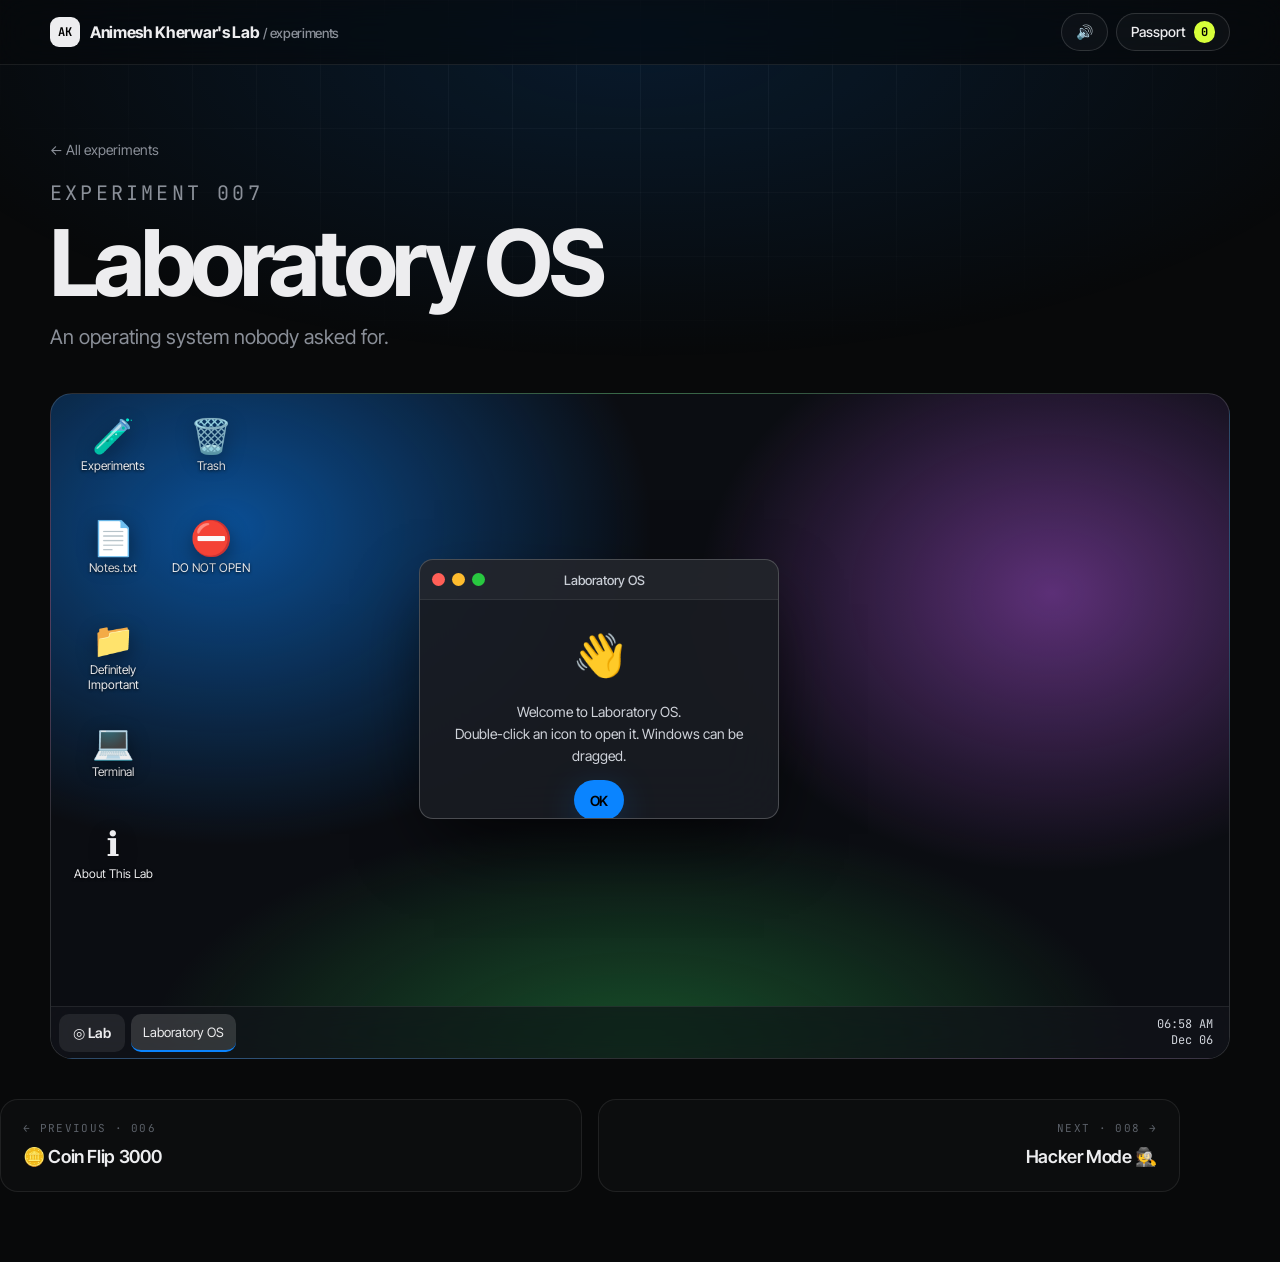
==== experiments/laboratory-os/index.html @ d79d19e3 "Create index.html" ====
<!doctype html>
<html lang="en">
<head>
  <meta charset="utf-8">
  <meta name="viewport" content="width=device-width, initial-scale=1, viewport-fit=cover">
  <title>Laboratory OS — Animesh Kherwar's Lab</title>
  <meta name="theme-color" content="#08090a">
  <link rel="icon" href="data:image/svg+xml,<svg xmlns='http://www.w3.org/2000/svg' viewBox='0 0 100 100'><text y='.9em' font-size='90'>🧪</text></svg>">
  <link rel="stylesheet" href="../../assets/css/lab.css">
  <style>
    .os {
      position: relative; height: min(74vh, 680px); min-height: 520px; border-radius: 22px; overflow: hidden;
      border: 1px solid var(--line-2); user-select: none; -webkit-user-select: none;
      background:
        radial-gradient(60% 80% at 15% 20%, rgba(10,132,255,.55), transparent 60%),
        radial-gradient(50% 70% at 85% 30%, rgba(191,90,242,.45), transparent 60%),
        radial-gradient(70% 60% at 50% 100%, rgba(48,209,88,.35), transparent 60%),
        #0b0d12;
      font-size: 14px;
    }
    .desk { position: absolute; inset: 0 0 52px 0; padding: 16px; display: grid; grid-auto-flow: column; grid-template-rows: repeat(auto-fill, 96px); grid-auto-columns: 92px; gap: 6px; align-content: start; }
    .ico { display: flex; flex-direction: column; align-items: center; gap: 6px; padding: 8px 4px; border-radius: 12px; cursor: default; text-align: center; border: 1px solid transparent; }
    .ico .g { font-size: 34px; line-height: 1; filter: drop-shadow(0 6px 10px rgba(0,0,0,.4)); }
    .ico span { font-size: 12px; line-height: 1.2; text-shadow: 0 1px 3px rgba(0,0,0,.8); }
    .ico:hover { background: rgba(255,255,255,.08); }
    .ico.sel { background: rgba(10,132,255,.3); border-color: rgba(10,132,255,.6); }
    .taskbar {
      position: absolute; left: 0; right: 0; bottom: 0; height: 52px; z-index: 500;
      display: flex; align-items: center; gap: 6px; padding: 0 8px;
      background: rgba(18,20,26,.72); backdrop-filter: blur(24px) saturate(1.6); -webkit-backdrop-filter: blur(24px) saturate(1.6);
      border-top: 1px solid rgba(255,255,255,.08);
    }
    .start { height: 38px; padding: 0 14px; border-radius: 10px; border: 0; background: rgba(255,255,255,.08); cursor: pointer; font-weight: 600; display: flex; gap: 8px; align-items: center; }
    .start:hover, .start.on { background: rgba(255,255,255,.16); }
    .tasks { flex: 1; display: flex; gap: 6px; overflow-x: auto; scrollbar-width: none; }
    .task { height: 38px; max-width: 170px; padding: 0 12px; border-radius: 10px; border: 0; background: rgba(255,255,255,.05); cursor: pointer; white-space: nowrap; overflow: hidden; text-overflow: ellipsis; font-size: 13px; border-bottom: 2px solid transparent; }
    .task.active { background: rgba(255,255,255,.14); border-bottom-color: var(--exp); }
    .clock { font-family: var(--mono); font-size: 12px; color: #cfd3da; padding: 0 8px; text-align: right; line-height: 1.3; }
    .startmenu {
      position: absolute; left: 8px; bottom: 60px; z-index: 600; width: 270px; padding: 10px; border-radius: 16px; display: none;
      background: rgba(24,26,32,.9); backdrop-filter: blur(30px); -webkit-backdrop-filter: blur(30px); border: 1px solid rgba(255,255,255,.1);
      box-shadow: 0 30px 60px -10px rgba(0,0,0,.7);
    }
    .startmenu.show { display: block; animation: reveal .3s var(--ease); }
    .sm-user { display: flex; gap: 10px; align-items: center; padding: 8px 8px 12px; border-bottom: 1px solid rgba(255,255,255,.08); margin-bottom: 6px; }
    .sm-user .av { width: 36px; height: 36px; border-radius: 50%; background: var(--text); color: #000; display: grid; place-items: center; font-family: var(--mono); font-weight: 700; font-size: 12px; }
    .sm-user small { display: block; color: var(--muted); font-size: 11px; }
    .sm-item { width: 100%; text-align: left; padding: 9px 10px; border-radius: 9px; border: 0; background: transparent; cursor: pointer; display: flex; gap: 10px; }
    .sm-item:hover { background: rgba(255,255,255,.08); }
    .sm-sep { height: 1px; background: rgba(255,255,255,.08); margin: 6px 0; }

    .win {
      position: absolute; min-width: 260px; display: flex; flex-direction: column;
      border-radius: 14px; overflow: hidden; z-index: 10;
      background: rgba(26,28,34,.92); backdrop-filter: blur(30px); -webkit-backdrop-filter: blur(30px);
      border: 1px solid rgba(255,255,255,.12); box-shadow: 0 30px 70px -15px rgba(0,0,0,.75);
      animation: winIn .28s var(--ease);
    }
    @keyframes winIn { from { opacity: 0; transform: scale(.94); } }
    .win.min { display: none; }
    .win.max { left: 6px !important; top: 6px !important; width: calc(100% - 12px) !important; height: calc(100% - 64px) !important; }
    .win.focus { border-color: rgba(255,255,255,.22); }
    .wbar { height: 40px; flex: none; display: flex; align-items: center; gap: 8px; padding: 0 12px; background: rgba(255,255,255,.04); border-bottom: 1px solid rgba(255,255,255,.07); cursor: grab; touch-action: none; }
    .wbar:active { cursor: grabbing; }
    .dots { display: flex; gap: 7px; }
    .dots button { width: 13px; height: 13px; border-radius: 50%; border: 0; padding: 0; cursor: pointer; }
    .dots .c { background: #ff5f57; } .dots .m { background: #febc2e; } .dots .x { background: #28c840; }
    .wtitle { flex: 1; text-align: center; font-size: 13px; color: #c9ced6; font-weight: 500; margin-right: 50px; white-space: nowrap; overflow: hidden; text-overflow: ellipsis; }
    .wbody { flex: 1; overflow: auto; padding: 16px; user-select: text; -webkit-user-select: text; }
    .wbody textarea { width: 100%; height: 100%; min-height: 180px; resize: none; border: 0; outline: none; background: transparent; color: var(--text); font: 14px/1.6 var(--mono); }
    .row-list { display: grid; gap: 4px; }
    .row { display: flex; gap: 10px; align-items: center; padding: 8px 10px; border-radius: 9px; cursor: pointer; }
    .row:hover { background: rgba(255,255,255,.07); }
    .row .g { font-size: 20px; }
    .crumbs { font-family: var(--mono); font-size: 11.5px; color: var(--muted); margin-bottom: 10px; word-break: break-all; }
    .about dt { color: var(--muted); font-size: 12px; font-family: var(--mono); margin-top: 8px; }
    .about dd { margin: 0; }
    .term { background: #050607; font: 13px/1.6 var(--mono); color: #c9f7c9; min-height: 100%; padding: 12px; border-radius: 8px; }
    .term input { background: transparent; border: 0; outline: none; color: inherit; font: inherit; width: 70%; }
    .dlg { text-align: center; padding: 6px; }
    .dlg .big { font-size: 42px; }
    .dlg p { color: #cfd3da; }
    .dlg .btns { display: flex; gap: 8px; justify-content: center; flex-wrap: wrap; margin-top: 14px; }

    .crash { position: absolute; inset: 0; z-index: 900; display: none; padding: clamp(24px, 6vw, 70px); background: #0067c0; color: #fff; }
    .crash.show { display: block; }
    .crash .face { font-size: clamp(70px, 14vw, 130px); line-height: 1; font-weight: 300; }
    .crash p { font-size: clamp(16px, 2.4vw, 22px); max-width: 640px; line-height: 1.45; }
    .crash small { display: block; margin-top: 26px; opacity: .85; font-size: 13px; }
    .boot { position: absolute; inset: 0; z-index: 950; display: none; place-items: center; background: #000; text-align: center; }
    .boot.show { display: grid; }
    .boot .spinner { width: 34px; height: 34px; margin: 26px auto 0; border-radius: 50%; border: 3px solid rgba(255,255,255,.15); border-top-color: #fff; animation: spin 1s linear infinite; }
    @keyframes spin { to { transform: rotate(360deg); } }

    @media (max-width: 700px) {
      .os { height: calc(100dvh - 190px); min-height: 480px; }
      .desk { grid-auto-flow: row; grid-template-columns: repeat(4, 1fr); grid-template-rows: none; grid-auto-rows: 92px; grid-auto-columns: auto; }
      .win { left: 6px !important; top: 6px !important; width: calc(100% - 12px) !important; height: calc(100% - 64px) !important; }
      .wbar { cursor: default; }
      .clock .d { display: none; }
      .wtitle { margin-right: 0; }
    }
  </style>
</head>
<body data-root="../../" data-exp="007">
  <div data-lab-header></div>
  <section data-lab-hero></section>

  <main class="wrap">
    <div class="os" id="os">
      <div class="desk" id="desk"></div>
      <div class="startmenu" id="startmenu">
        <div class="sm-user"><div class="av">AK</div><div>Animesh Kherwar<small>Administrator of nothing</small></div></div>
        <button class="sm-item" data-open="experiments">🧪 Experiments</button>
        <button class="sm-item" data-open="notes">📄 Notes.txt</button>
        <button class="sm-item" data-open="terminal">💻 Terminal</button>
        <button class="sm-item" data-open="about">ℹ️ About This Lab</button>
        <div class="sm-sep"></div>
        <button class="sm-item" data-sys="restart">🔁 Restart</button>
        <button class="sm-item" data-sys="shutdown">⏻ Shut down</button>
      </div>
      <div class="taskbar">
        <button class="start" id="start">◎ Lab</button>
        <div class="tasks" id="tasks"></div>
        <div class="clock" id="clock"></div>
      </div>
      <div class="crash" id="crash">
        <div class="face">:(</div>
        <p>Laboratory OS ran into a problem because you opened a folder labelled <b>DO NOT OPEN</b>. We're collecting some error info, and then we'll judge you.</p>
        <p><span id="crashPct">0</span>% complete</p>
        <small>Stop code: USER_IGNORED_EXPLICIT_INSTRUCTIONS<br>What failed: common_sense.sys</small>
      </div>
      <div class="boot" id="boot"><div><div style="font-size:46px">🧪</div><div style="margin-top:10px;font-weight:600;letter-spacing:-.02em">Laboratory OS</div><div class="spinner"></div></div></div>
    </div>
  </main>

  <nav data-lab-pager></nav>

  <script src="../../assets/js/registry.js"></script>
  <script src="../../assets/js/lab.js"></script>
  <script src="app.js"></script>
</body>
</html>
---- assets/css/lab.css ----
/* =========================================================
   ANIMESH KHERWAR'S LAB — CORE STYLES
   ========================================================= */
@import url("https://fonts.googleapis.com/css2?family=Inter+Tight:wght@300;400;500;600;700;800&family=JetBrains+Mono:wght@400;500;700&display=swap");

:root {
  --bg: #08090a;
  --bg-2: #0e0f11;
  --bg-3: #15171a;
  --line: rgba(255, 255, 255, 0.08);
  --line-2: rgba(255, 255, 255, 0.14);
  --text: #ededef;
  --muted: #8a8f98;
  --dim: #5b6068;
  --accent: #d7ff3a;
  --exp: var(--accent);
  --radius: 22px;
  --radius-sm: 14px;
  --font: "Inter Tight", ui-sans-serif, system-ui, -apple-system, "Segoe UI", Roboto, sans-serif;
  --mono: "JetBrains Mono", ui-monospace, SFMono-Regular, Menlo, Consolas, monospace;
  --ease: cubic-bezier(0.2, 0.8, 0.2, 1);
  --safe-b: env(safe-area-inset-bottom, 0px);
}

*, *::before, *::after { box-sizing: border-box; }
html { -webkit-text-size-adjust: 100%; scroll-behavior: smooth; }
body {
  margin: 0;
  min-height: 100vh;
  min-height: 100dvh;
  background: var(--bg);
  color: var(--text);
  font-family: var(--font);
  font-size: 16px;
  line-height: 1.55;
  -webkit-font-smoothing: antialiased;
  -moz-osx-font-smoothing: grayscale;
  overflow-x: hidden;
  -webkit-tap-highlight-color: transparent;
}
body::before {
  /* blueprint grid */
  content: "";
  position: fixed; inset: 0;
  background-image:
    linear-gradient(var(--line) 1px, transparent 1px),
    linear-gradient(90deg, var(--line) 1px, transparent 1px);
  background-size: 64px 64px;
  mask-image: radial-gradient(ellipse 80% 60% at 50% 0%, #000 20%, transparent 75%);
  -webkit-mask-image: radial-gradient(ellipse 80% 60% at 50% 0%, #000 20%, transparent 75%);
  opacity: 0.55;
  pointer-events: none;
  z-index: 0;
}
body::after {
  /* top glow */
  content: "";
  position: fixed; left: 50%; top: -30vh;
  width: 120vw; height: 70vh;
  transform: translateX(-50%);
  background: radial-gradient(closest-side, color-mix(in srgb, var(--exp) 14%, transparent), transparent);
  pointer-events: none;
  z-index: 0;
}
main, header, footer, section { position: relative; z-index: 1; }
a { color: inherit; text-decoration: none; }
button { font: inherit; color: inherit; }
::selection { background: var(--accent); color: #000; }

.wrap { width: min(1180px, 100% - 40px); margin-inline: auto; }

/* ---------- Header ---------- */
.lab-header {
  position: sticky; top: 0; z-index: 50;
  backdrop-filter: blur(18px) saturate(1.4);
  -webkit-backdrop-filter: blur(18px) saturate(1.4);
  background: rgba(8, 9, 10, 0.62);
  border-bottom: 1px solid var(--line);
}
.lab-header .wrap { display: flex; align-items: center; justify-content: space-between; height: 64px; gap: 12px; }
.lab-logo {
  display: inline-flex; align-items: center; gap: 10px;
  font-weight: 700; letter-spacing: -0.02em; user-select: none; cursor: pointer;
}
.lab-logo-mark {
  width: 30px; height: 30px; border-radius: 9px;
  display: grid; place-items: center;
  background: var(--text); color: #000;
  font-family: var(--mono); font-size: 12px; font-weight: 700;
  transition: transform 0.4s var(--ease);
}
.lab-logo:hover .lab-logo-mark { transform: rotate(-8deg) scale(1.05); }
.lab-logo-text small { color: var(--muted); font-weight: 500; margin-left: 4px; }
.lab-nav { display: flex; align-items: center; gap: 8px; }

.chip-btn {
  display: inline-flex; align-items: center; gap: 8px;
  height: 38px; padding: 0 14px;
  border-radius: 999px;
  border: 1px solid var(--line-2);
  background: rgba(255, 255, 255, 0.03);
  color: var(--text); font-size: 14px; font-weight: 500;
  cursor: pointer;
  transition: background 0.2s, border-color 0.2s, transform 0.2s var(--ease);
}
.chip-btn:hover { background: rgba(255, 255, 255, 0.07); border-color: rgba(255, 255, 255, 0.24); }
.chip-btn:active { transform: scale(0.97); }
.chip-btn .count {
  font-family: var(--mono); font-size: 12px;
  padding: 2px 7px; border-radius: 999px;
  background: var(--accent); color: #000; font-weight: 700;
}

/* ---------- Buttons ---------- */
.btn {
  display: inline-flex; align-items: center; justify-content: center; gap: 10px;
  height: 52px; padding: 0 24px;
  border-radius: 999px; border: 0;
  background: var(--text); color: #000;
  font-weight: 600; font-size: 16px; letter-spacing: -0.01em;
  cursor: pointer;
  transition: transform 0.2s var(--ease), box-shadow 0.3s, background 0.2s, opacity 0.2s;
  box-shadow: 0 10px 30px -10px rgba(255, 255, 255, 0.35);
}
.btn:hover { transform: translateY(-1px); }
.btn:active { transform: scale(0.97); }
.btn:disabled { opacity: 0.4; cursor: not-allowed; transform: none; }
.btn.ghost { background: transparent; color: var(--text); border: 1px solid var(--line-2); box-shadow: none; }
.btn.ghost:hover { background: rgba(255, 255, 255, 0.05); }
.btn.accent { background: var(--exp); color: #000; box-shadow: 0 10px 40px -12px var(--exp); }
.btn.sm { height: 40px; padding: 0 16px; font-size: 14px; }

/* ---------- Home ---------- */
.hero { padding: clamp(64px, 12vw, 140px) 0 clamp(40px, 7vw, 80px); }
.eyebrow {
  display: inline-flex; align-items: center; gap: 10px;
  font-family: var(--mono); font-size: 12px; letter-spacing: 0.14em; text-transform: uppercase;
  color: var(--muted);
}
.eyebrow .dot { width: 8px; height: 8px; border-radius: 50%; background: var(--accent); box-shadow: 0 0 12px var(--accent); animation: pulse 2s infinite; }
@keyframes pulse { 50% { opacity: 0.35; } }
.hero h1 {
  margin: 22px 0 0;
  font-size: clamp(48px, 10.5vw, 148px);
  line-height: 0.9; letter-spacing: -0.055em; font-weight: 700;
}
.hero h1 .thin { font-weight: 300; color: var(--muted); }
.hero h1 .grad {
  background: linear-gradient(100deg, #fff 10%, var(--accent) 60%, #7dffcf);
  -webkit-background-clip: text; background-clip: text; color: transparent;
}
.hero p.lede { margin: 28px 0 0; max-width: 620px; font-size: clamp(17px, 2.2vw, 21px); color: var(--muted); }
.hero-stats { display: flex; flex-wrap: wrap; gap: 12px 36px; margin-top: 40px; font-family: var(--mono); font-size: 13px; color: var(--muted); }
.hero-stats b { color: var(--text); font-weight: 500; }

.section-head { display: flex; align-items: end; justify-content: space-between; gap: 16px; margin-bottom: 22px; }
.section-head h2 { margin: 0; font-size: clamp(22px, 3vw, 30px); letter-spacing: -0.03em; font-weight: 600; }
.section-head span { font-family: var(--mono); font-size: 12px; color: var(--dim); }

.grid { display: grid; grid-template-columns: repeat(auto-fill, minmax(300px, 1fr)); gap: 16px; padding-bottom: 80px; }
.card {
  --mx: 50%; --my: 50%;
  position: relative; overflow: hidden;
  display: flex; flex-direction: column;
  min-height: 260px; padding: 26px;
  border-radius: var(--radius);
  background: linear-gradient(180deg, rgba(255, 255, 255, 0.035), rgba(255, 255, 255, 0.01));
  border: 1px solid var(--line);
  transition: transform 0.5s var(--ease), border-color 0.3s;
  isolation: isolate;
}
.card::before {
  content: ""; position: absolute; inset: 0; z-index: -1;
  background: radial-gradient(420px circle at var(--mx) var(--my), color-mix(in srgb, var(--c) 18%, transparent), transparent 45%);
  opacity: 0; transition: opacity 0.35s;
}
.card:hover { transform: translateY(-4px); border-color: color-mix(in srgb, var(--c) 40%, transparent); }
.card:hover::before { opacity: 1; }
.card-top { display: flex; justify-content: space-between; align-items: center; }
.card-num { font-family: var(--mono); font-size: 12px; letter-spacing: 0.12em; color: var(--dim); }
.card-icon {
  width: 52px; height: 52px; border-radius: 16px;
  display: grid; place-items: center; font-size: 26px;
  background: color-mix(in srgb, var(--c) 12%, transparent);
  border: 1px solid color-mix(in srgb, var(--c) 25%, transparent);
}
.card h3 { margin: auto 0 6px; padding-top: 34px; font-size: 26px; letter-spacing: -0.035em; font-weight: 600; line-height: 1.1; }
.card p { margin: 0; color: var(--muted); font-size: 15px; }
.card-foot { display: flex; justify-content: space-between; align-items: center; margin-top: 22px; font-family: var(--mono); font-size: 12px; color: var(--muted); }
.card-foot .go { color: var(--text); transition: transform 0.3s var(--ease); }
.card:hover .card-foot .go { transform: translateX(4px); }
.badge {
  display: inline-flex; align-items: center; gap: 6px;
  font-family: var(--mono); font-size: 11px; letter-spacing: 0.06em; text-transform: uppercase;
  padding: 4px 9px; border-radius: 999px;
  border: 1px solid var(--line-2); color: var(--muted);
}
.badge.new { border-color: transparent; background: var(--accent); color: #000; font-weight: 700; }
.badge.seen { color: var(--dim); }
.card.locked { border-style: dashed; justify-content: center; align-items: center; text-align: center; color: var(--dim); }
.card.locked h3 { margin: 10px 0 6px; padding: 0; color: var(--muted); }

.site-foot { border-top: 1px solid var(--line); padding: 34px 0 calc(34px + var(--safe-b)); color: var(--dim); font-size: 13px; }
.site-foot .wrap { display: flex; flex-wrap: wrap; gap: 10px; justify-content: space-between; }
.site-foot .mono { font-family: var(--mono); }

/* ---------- Experiment page ---------- */
.exp-hero { padding: clamp(36px, 7vw, 72px) 0 clamp(24px, 4vw, 40px); }
.exp-back { display: inline-flex; gap: 8px; align-items: center; color: var(--muted); font-size: 14px; transition: color 0.2s; }
.exp-back:hover { color: var(--text); }
.exp-kicker { margin: 26px 0 0; font-family: var(--mono); font-size: 12px; letter-spacing: 0.16em; text-transform: uppercase; color: var(--exp); }
.exp-hero h1 { margin: 10px 0 0; font-size: clamp(40px, 8vw, 92px); line-height: 0.95; letter-spacing: -0.05em; font-weight: 700; }
.exp-hero p { margin: 16px 0 0; color: var(--muted); font-size: clamp(16px, 2vw, 20px); max-width: 640px; }

.stage {
  position: relative;
  border-radius: 28px;
  border: 1px solid var(--line);
  background: linear-gradient(180deg, rgba(255, 255, 255, 0.03), rgba(255, 255, 255, 0.008));
  padding: clamp(20px, 4vw, 44px);
  overflow: hidden;
}
.panel {
  border-radius: var(--radius-sm);
  border: 1px solid var(--line);
  background: rgba(255, 255, 255, 0.025);
  padding: 18px;
}
.mono { font-family: var(--mono); }
.muted { color: var(--muted); }
.center { text-align: center; }

.exp-pager { display: grid; grid-template-columns: 1fr 1fr; gap: 16px; margin: 40px 0 70px; }
.exp-pager a {
  display: block; padding: 20px 22px; border-radius: 18px;
  border: 1px solid var(--line); background: rgba(255, 255, 255, 0.02);
  transition: border-color 0.2s, background 0.2s;
}
.exp-pager a:hover { border-color: var(--line-2); background: rgba(255, 255, 255, 0.04); }
.exp-pager small { display: block; font-family: var(--mono); font-size: 11px; letter-spacing: 0.12em; text-transform: uppercase; color: var(--dim); margin-bottom: 6px; }
.exp-pager strong { font-weight: 600; letter-spacing: -0.02em; font-size: 18px; }
.exp-pager .next { text-align: right; }

/* Device gate */
.device-gate {
  position: absolute; inset: 0; z-index: 20;
  display: none; place-items: center; text-align: center; padding: 30px;
  background: rgba(8, 9, 10, 0.9); backdrop-filter: blur(8px);
}
.device-gate h3 { margin: 12px 0 8px; font-size: 26px; letter-spacing: -0.03em; }
.device-gate p { margin: 0 auto; color: var(--muted); max-width: 360px; }
.device-gate .big { font-size: 54px; }
body.is-touch .device-gate { display: grid; }

/* ---------- Toasts ---------- */
.toast-stack {
  position: fixed; left: 50%; bottom: calc(22px + var(--safe-b)); transform: translateX(-50%);
  z-index: 1000; display: flex; flex-direction: column; gap: 10px; align-items: center;
  width: min(420px, calc(100% - 28px)); pointer-events: none;
}
.toast {
  width: 100%;
  display: flex; gap: 14px; align-items: center;
  padding: 14px 16px; border-radius: 18px;
  background: rgba(22, 24, 27, 0.86);
  backdrop-filter: blur(20px) saturate(1.5); -webkit-backdrop-filter: blur(20px) saturate(1.5);
  border: 1px solid var(--line-2);
  box-shadow: 0 20px 60px -15px rgba(0, 0, 0, 0.8);
  animation: toastIn 0.6s var(--ease) both;
  pointer-events: auto;
}
.toast.out { animation: toastOut 0.4s var(--ease) both; }
.toast .t-icon { width: 44px; height: 44px; border-radius: 13px; display: grid; place-items: center; font-size: 22px; background: color-mix(in srgb, var(--accent) 16%, transparent); flex: none; }
.toast small { display: block; font-family: var(--mono); font-size: 10.5px; letter-spacing: 0.14em; text-transform: uppercase; color: var(--accent); }
.toast strong { display: block; font-size: 15px; letter-spacing: -0.01em; }
.toast span { display: block; font-size: 13px; color: var(--muted); }
@keyframes toastIn { from { opacity: 0; transform: translateY(20px) scale(0.96); } }
@keyframes toastOut { to { opacity: 0; transform: translateY(10px) scale(0.97); } }

/* ---------- Modal / Passport ---------- */
.modal-backdrop {
  position: fixed; inset: 0; z-index: 900;
  display: grid; place-items: center; padding: 16px;
  background: rgba(0, 0, 0, 0.6);
  backdrop-filter: blur(6px); -webkit-backdrop-filter: blur(6px);
  animation: fadeIn 0.3s both;
}
@keyframes fadeIn { from { opacity: 0; } }
.modal {
  width: min(560px, 100%); max-height: min(86vh, 860px); overflow: auto;
  border-radius: 26px; border: 1px solid var(--line-2);
  background: linear-gradient(180deg, #131518, #0c0d0f);
  box-shadow: 0 40px 120px -20px rgba(0, 0, 0, 0.9);
  padding: 28px;
  animation: modalIn 0.5s var(--ease) both;
}
@keyframes modalIn { from { opacity: 0; transform: translateY(16px) scale(0.98); } }
.modal-head { display: flex; justify-content: space-between; align-items: start; gap: 12px; }
.modal-head h2 { margin: 6px 0 0; font-size: 28px; letter-spacing: -0.04em; }
.icon-btn {
  width: 38px; height: 38px; border-radius: 50%; flex: none;
  border: 1px solid var(--line-2); background: transparent; color: var(--text);
  cursor: pointer; font-size: 18px; line-height: 1;
}
.icon-btn:hover { background: rgba(255, 255, 255, 0.06); }
.pp-stats { display: grid; grid-template-columns: repeat(3, 1fr); gap: 10px; margin: 22px 0; }
.pp-stat { padding: 14px; border-radius: 16px; border: 1px solid var(--line); background: rgba(255, 255, 255, 0.025); }
.pp-stat b { display: block; font-size: 26px; letter-spacing: -0.04em; font-weight: 600; }
.pp-stat small { font-family: var(--mono); font-size: 10.5px; letter-spacing: 0.1em; text-transform: uppercase; color: var(--muted); }
.pp-bar { height: 6px; border-radius: 99px; background: rgba(255, 255, 255, 0.06); overflow: hidden; margin-bottom: 20px; }
.pp-bar i { display: block; height: 100%; background: linear-gradient(90deg, var(--accent), #7dffcf); border-radius: 99px; }
.ach-list { display: grid; gap: 8px; }
.ach { display: flex; gap: 12px; align-items: center; padding: 10px 12px; border-radius: 14px; border: 1px solid var(--line); }
.ach .a-icon { width: 38px; height: 38px; border-radius: 11px; display: grid; place-items: center; font-size: 19px; background: rgba(255, 255, 255, 0.05); flex: none; }
.ach strong { display: block; font-size: 14px; }
.ach span { display: block; font-size: 12.5px; color: var(--muted); }
.ach.locked { opacity: 0.45; }
.ach.locked .a-icon { filter: grayscale(1); }
.ach.got { border-color: color-mix(in srgb, var(--accent) 30%, transparent); }
.ach.got .a-icon { background: color-mix(in srgb, var(--accent) 16%, transparent); }
.pp-reset { margin-top: 18px; background: none; border: 0; color: var(--dim); font-size: 12px; cursor: pointer; text-decoration: underline; }

/* ---------- Utilities ---------- */
.shake { animation: shake 0.5s; }
@keyframes shake {
  10%, 90% { transform: translate(-2px, 0); }
  20%, 80% { transform: translate(4px, 1px); }
  30%, 50%, 70% { transform: translate(-7px, -1px); }
  40%, 60% { transform: translate(7px, 1px); }
}
.reveal { animation: reveal 0.8s var(--ease) both; }
@keyframes reveal { from { opacity: 0; transform: translateY(18px); } }

@media (max-width: 640px) {
  .wrap { width: calc(100% - 28px); }
  .lab-header .wrap { height: 58px; }
  .lab-logo-text small { display: none; }
  .lab-logo-text { font-size: 15px; white-space: nowrap; }
  .lab-logo { gap: 8px; }
  .chip-btn { padding: 0 12px; }
  .grid { grid-template-columns: 1fr; gap: 12px; }
  .card { min-height: 220px; padding: 22px; }
  .card h3 { font-size: 24px; }
  .stage { border-radius: 22px; }
  .exp-pager { grid-template-columns: 1fr; }
  .exp-pager .next { text-align: left; }
  .pp-stats { gap: 8px; }
  .pp-stat b { font-size: 22px; }
  .modal { padding: 22px; }
}

@media (prefers-reduced-motion: reduce) {
  *, *::before, *::after { animation-duration: 0.01ms !important; transition-duration: 0.01ms !important; }
}
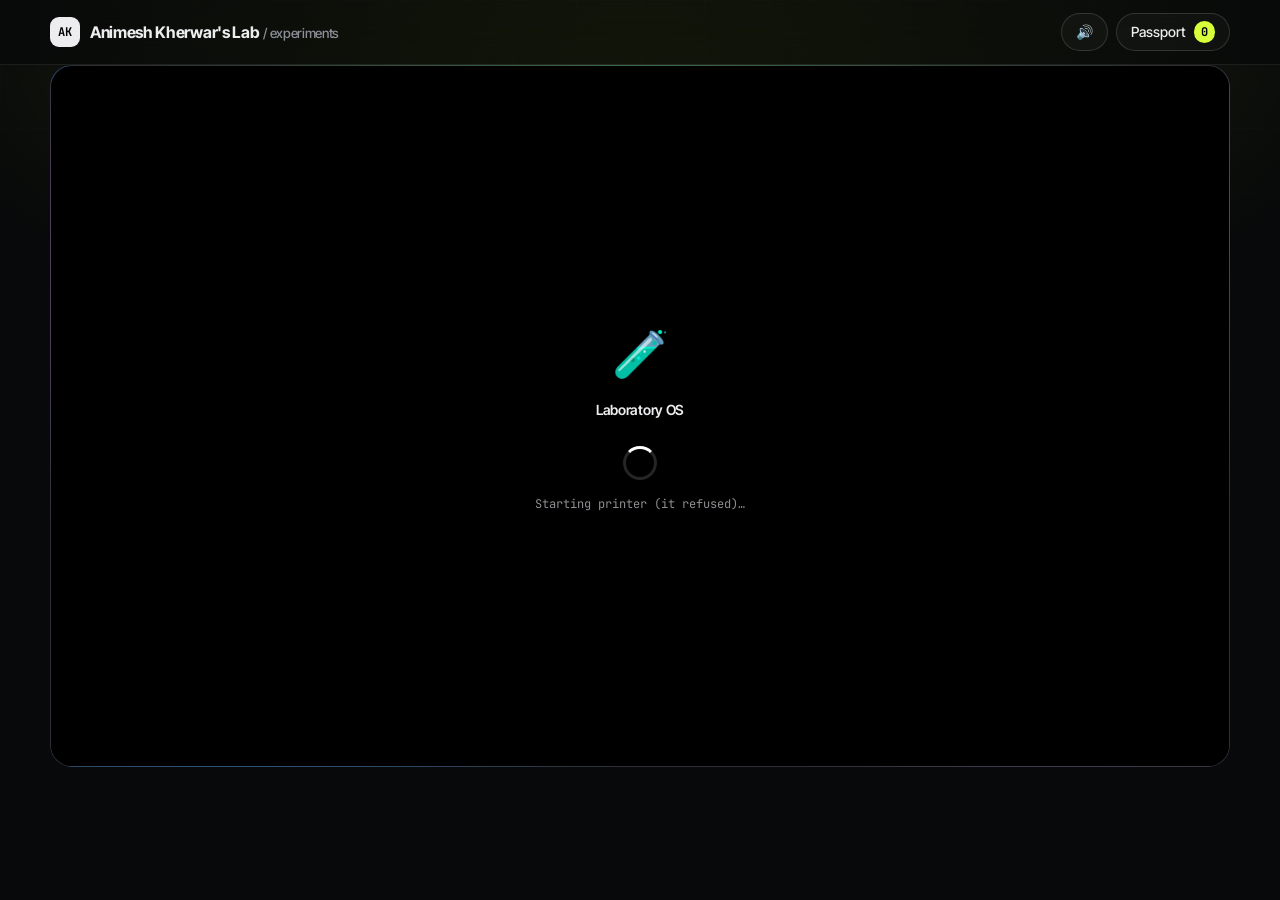
==== commit 0808b9b6: "Update index.html" ====
--- a/experiments/laboratory-os/index.html
+++ b/experiments/laboratory-os/index.html
@@ -8,53 +8,85 @@
   <link rel="icon" href="data:image/svg+xml,<svg xmlns='http://www.w3.org/2000/svg' viewBox='0 0 100 100'><text y='.9em' font-size='90'>🧪</text></svg>">
   <link rel="stylesheet" href="../../assets/css/lab.css">
   <style>
+    /* ===== Shell ===== */
     .os {
-      position: relative; height: min(74vh, 680px); min-height: 520px; border-radius: 22px; overflow: hidden;
-      border: 1px solid var(--line-2); user-select: none; -webkit-user-select: none;
+      position: relative; height: min(78vh, 720px); min-height: 540px; border-radius: 22px; overflow: hidden;
+      border: 1px solid var(--line-2); user-select: none; -webkit-user-select: none; -webkit-touch-callout: none;
       background:
         radial-gradient(60% 80% at 15% 20%, rgba(10,132,255,.55), transparent 60%),
         radial-gradient(50% 70% at 85% 30%, rgba(191,90,242,.45), transparent 60%),
         radial-gradient(70% 60% at 50% 100%, rgba(48,209,88,.35), transparent 60%),
         #0b0d12;
-      font-size: 14px;
-    }
+      font-size: 14px; color: var(--text, #f5f5f7); transition: background .6s ease;
+    }
+    .os.full { position: fixed; inset: 0; height: 100dvh; min-height: 0; border-radius: 0; border: 0; z-index: 10000; }
+    .os.boring { background: #c0c0c0 !important; filter: grayscale(1); }
+    .os.party { animation: party 1.2s linear infinite; }
+    @keyframes party { to { filter: hue-rotate(360deg); } }
+    .os.calm * { animation-duration: .001s !important; transition-duration: .001s !important; }
+    .os button { color: inherit; font: inherit; }
+
     .desk { position: absolute; inset: 0 0 52px 0; padding: 16px; display: grid; grid-auto-flow: column; grid-template-rows: repeat(auto-fill, 96px); grid-auto-columns: 92px; gap: 6px; align-content: start; }
-    .ico { display: flex; flex-direction: column; align-items: center; gap: 6px; padding: 8px 4px; border-radius: 12px; cursor: default; text-align: center; border: 1px solid transparent; }
-    .ico .g { font-size: 34px; line-height: 1; filter: drop-shadow(0 6px 10px rgba(0,0,0,.4)); }
-    .ico span { font-size: 12px; line-height: 1.2; text-shadow: 0 1px 3px rgba(0,0,0,.8); }
+    .ico { position: relative; display: flex; flex-direction: column; align-items: center; gap: 6px; padding: 8px 4px; border-radius: 12px; cursor: default; text-align: center; border: 1px solid transparent; }
+    .ico .g { position: relative; font-size: 34px; line-height: 1; filter: drop-shadow(0 6px 10px rgba(0,0,0,.4)); }
+    .ico span { font-size: 12px; line-height: 1.2; text-shadow: 0 1px 3px rgba(0,0,0,.8); word-break: break-word; display: -webkit-box; -webkit-line-clamp: 2; -webkit-box-orient: vertical; overflow: hidden; }
     .ico:hover { background: rgba(255,255,255,.08); }
     .ico.sel { background: rgba(10,132,255,.3); border-color: rgba(10,132,255,.6); }
+    .desk.blink .ico { animation: blink .35s; }
+    @keyframes blink { 50% { opacity: .2; } }
+    .badge { position: absolute; top: -4px; right: -10px; min-width: 18px; height: 18px; padding: 0 5px; border-radius: 9px; background: #ff453a; color: #fff; font: 600 11px/18px var(--mono); font-style: normal; }
+
+    /* ===== Taskbar ===== */
     .taskbar {
       position: absolute; left: 0; right: 0; bottom: 0; height: 52px; z-index: 500;
       display: flex; align-items: center; gap: 6px; padding: 0 8px;
       background: rgba(18,20,26,.72); backdrop-filter: blur(24px) saturate(1.6); -webkit-backdrop-filter: blur(24px) saturate(1.6);
       border-top: 1px solid rgba(255,255,255,.08);
     }
-    .start { height: 38px; padding: 0 14px; border-radius: 10px; border: 0; background: rgba(255,255,255,.08); cursor: pointer; font-weight: 600; display: flex; gap: 8px; align-items: center; }
+    .start { height: 38px; padding: 0 14px; border-radius: 10px; border: 0; background: rgba(255,255,255,.08); cursor: pointer; font-weight: 600; display: flex; gap: 8px; align-items: center; flex: none; }
     .start:hover, .start.on { background: rgba(255,255,255,.16); }
-    .tasks { flex: 1; display: flex; gap: 6px; overflow-x: auto; scrollbar-width: none; }
-    .task { height: 38px; max-width: 170px; padding: 0 12px; border-radius: 10px; border: 0; background: rgba(255,255,255,.05); cursor: pointer; white-space: nowrap; overflow: hidden; text-overflow: ellipsis; font-size: 13px; border-bottom: 2px solid transparent; }
-    .task.active { background: rgba(255,255,255,.14); border-bottom-color: var(--exp); }
-    .clock { font-family: var(--mono); font-size: 12px; color: #cfd3da; padding: 0 8px; text-align: right; line-height: 1.3; }
-    .startmenu {
-      position: absolute; left: 8px; bottom: 60px; z-index: 600; width: 270px; padding: 10px; border-radius: 16px; display: none;
-      background: rgba(24,26,32,.9); backdrop-filter: blur(30px); -webkit-backdrop-filter: blur(30px); border: 1px solid rgba(255,255,255,.1);
+    .tasks { flex: 1; min-width: 0; display: flex; gap: 6px; overflow-x: auto; scrollbar-width: none; }
+    .tasks::-webkit-scrollbar { display: none; }
+    .task { flex: none; height: 38px; max-width: 170px; padding: 0 12px; border-radius: 10px; border: 0; background: rgba(255,255,255,.05); cursor: pointer; white-space: nowrap; overflow: hidden; text-overflow: ellipsis; font-size: 13px; border-bottom: 2px solid transparent; display: flex; gap: 6px; align-items: center; }
+    .task .tt { overflow: hidden; text-overflow: ellipsis; }
+    .task.active { background: rgba(255,255,255,.14); border-bottom-color: var(--exp, #0a84ff); }
+    .tray { display: flex; align-items: center; gap: 2px; flex: none; }
+    .tray button { border: 0; background: transparent; height: 38px; min-width: 32px; border-radius: 8px; cursor: pointer; font-size: 14px; }
+    .tray button:hover { background: rgba(255,255,255,.1); }
+    .clock { font-family: var(--mono); font-size: 12px; color: #cfd3da; padding: 0 8px !important; text-align: right; line-height: 1.3; }
+
+    /* ===== Start menu / context menu ===== */
+    .startmenu, .ctx {
+      position: absolute; z-index: 700; display: none; padding: 10px; border-radius: 16px;
+      background: rgba(24,26,32,.94); backdrop-filter: blur(30px); -webkit-backdrop-filter: blur(30px); border: 1px solid rgba(255,255,255,.1);
       box-shadow: 0 30px 60px -10px rgba(0,0,0,.7);
     }
-    .startmenu.show { display: block; animation: reveal .3s var(--ease); }
-    .sm-user { display: flex; gap: 10px; align-items: center; padding: 8px 8px 12px; border-bottom: 1px solid rgba(255,255,255,.08); margin-bottom: 6px; }
-    .sm-user .av { width: 36px; height: 36px; border-radius: 50%; background: var(--text); color: #000; display: grid; place-items: center; font-family: var(--mono); font-weight: 700; font-size: 12px; }
-    .sm-user small { display: block; color: var(--muted); font-size: 11px; }
-    .sm-item { width: 100%; text-align: left; padding: 9px 10px; border-radius: 9px; border: 0; background: transparent; cursor: pointer; display: flex; gap: 10px; }
+    .startmenu { left: 8px; bottom: 60px; width: 380px; max-height: calc(100% - 72px); overflow: auto; }
+    .startmenu.show, .ctx.show { display: block; animation: reveal .25s var(--ease, ease); }
+    .ctx { min-width: 220px; padding: 6px; border-radius: 12px; }
+    .sm-user { display: flex; gap: 10px; align-items: center; padding: 6px 8px 12px; border-bottom: 1px solid rgba(255,255,255,.08); margin-bottom: 8px; }
+    .sm-user .av { width: 38px; height: 38px; border-radius: 50%; background: var(--text, #fff); color: #000; display: grid; place-items: center; font-family: var(--mono); font-weight: 700; font-size: 12px; flex: none; }
+    .sm-user small { display: block; color: var(--muted, #8e8e93); font-size: 11px; }
+    .sm-q { width: 100%; box-sizing: border-box; height: 38px; padding: 0 12px; border-radius: 10px; border: 1px solid rgba(255,255,255,.1); background: rgba(255,255,255,.06); color: inherit; font: inherit; outline: none; margin-bottom: 8px; }
+    .sm-q:focus { border-color: rgba(10,132,255,.7); }
+    .sm-grid { display: grid; grid-template-columns: repeat(4, 1fr); gap: 4px; }
+    .sm-app { border: 0; background: transparent; border-radius: 10px; padding: 10px 4px; cursor: pointer; display: flex; flex-direction: column; align-items: center; gap: 6px; font-size: 11.5px; text-align: center; }
+    .sm-app b { font-size: 24px; font-weight: 400; }
+    .sm-app:hover { background: rgba(255,255,255,.08); }
+    .sm-empty { grid-column: 1 / -1; color: var(--muted, #8e8e93); padding: 12px 6px; font-size: 13px; }
+    .sm-foot { display: flex; gap: 4px; border-top: 1px solid rgba(255,255,255,.08); margin-top: 8px; padding-top: 8px; }
+    .sm-item { width: 100%; text-align: left; padding: 9px 10px; border-radius: 9px; border: 0; background: transparent; cursor: pointer; display: flex; gap: 10px; font-size: 13px; }
+    .sm-foot .sm-item { justify-content: center; font-size: 12px; }
     .sm-item:hover { background: rgba(255,255,255,.08); }
     .sm-sep { height: 1px; background: rgba(255,255,255,.08); margin: 6px 0; }
 
+    /* ===== Windows ===== */
     .win {
-      position: absolute; min-width: 260px; display: flex; flex-direction: column;
+      position: absolute; min-width: 260px; min-height: 160px; display: flex; flex-direction: column;
       border-radius: 14px; overflow: hidden; z-index: 10;
-      background: rgba(26,28,34,.92); backdrop-filter: blur(30px); -webkit-backdrop-filter: blur(30px);
+      background: rgba(26,28,34,.94); backdrop-filter: blur(30px); -webkit-backdrop-filter: blur(30px);
       border: 1px solid rgba(255,255,255,.12); box-shadow: 0 30px 70px -15px rgba(0,0,0,.75);
-      animation: winIn .28s var(--ease);
+      animation: winIn .28s var(--ease, ease);
     }
     @keyframes winIn { from { opacity: 0; transform: scale(.94); } }
     .win.min { display: none; }
@@ -66,76 +98,328 @@
     .dots button { width: 13px; height: 13px; border-radius: 50%; border: 0; padding: 0; cursor: pointer; }
     .dots .c { background: #ff5f57; } .dots .m { background: #febc2e; } .dots .x { background: #28c840; }
     .wtitle { flex: 1; text-align: center; font-size: 13px; color: #c9ced6; font-weight: 500; margin-right: 50px; white-space: nowrap; overflow: hidden; text-overflow: ellipsis; }
-    .wbody { flex: 1; overflow: auto; padding: 16px; user-select: text; -webkit-user-select: text; }
-    .wbody textarea { width: 100%; height: 100%; min-height: 180px; resize: none; border: 0; outline: none; background: transparent; color: var(--text); font: 14px/1.6 var(--mono); }
-    .row-list { display: grid; gap: 4px; }
-    .row { display: flex; gap: 10px; align-items: center; padding: 8px 10px; border-radius: 9px; cursor: pointer; }
+    .wbody { flex: 1; min-height: 0; overflow: auto; padding: 16px; user-select: text; -webkit-user-select: text; }
+    .wbody.flush { padding: 0; }
+    .rsz { position: absolute; right: 0; bottom: 0; width: 18px; height: 18px; cursor: nwse-resize; touch-action: none; }
+    .win.max .rsz { display: none; }
+    .wbody textarea { width: 100%; height: 100%; min-height: 180px; resize: none; border: 0; outline: none; background: transparent; color: inherit; font: 14px/1.6 var(--mono); box-sizing: border-box; }
+
+    /* ===== Common bits ===== */
+    .row-list { display: grid; gap: 2px; align-content: start; }
+    .row { display: flex; gap: 10px; align-items: center; padding: 8px 10px; border-radius: 9px; cursor: pointer; min-width: 0; }
+    .row > span:last-child { min-width: 0; overflow: hidden; text-overflow: ellipsis; }
     .row:hover { background: rgba(255,255,255,.07); }
-    .row .g { font-size: 20px; }
-    .crumbs { font-family: var(--mono); font-size: 11.5px; color: var(--muted); margin-bottom: 10px; word-break: break-all; }
-    .about dt { color: var(--muted); font-size: 12px; font-family: var(--mono); margin-top: 8px; }
+    .row.on { background: rgba(10,132,255,.28); }
+    .row .g { font-size: 20px; flex: none; }
+    .wbody .row, .wbody .mrow, .sweep, .cal-grid, .calc, .ptools, .tm { -webkit-user-select: none; user-select: none; -webkit-touch-callout: none; }
+    .row small { color: var(--muted, #8e8e93); }
+    .crumbs { font-family: var(--mono); font-size: 11.5px; color: var(--muted, #8e8e93); word-break: break-all; }
+    .muted { color: var(--muted, #8e8e93); }
+    .about dt { color: var(--muted, #8e8e93); font-size: 12px; font-family: var(--mono); margin-top: 8px; }
     .about dd { margin: 0; }
-    .term { background: #050607; font: 13px/1.6 var(--mono); color: #c9f7c9; min-height: 100%; padding: 12px; border-radius: 8px; }
-    .term input { background: transparent; border: 0; outline: none; color: inherit; font: inherit; width: 70%; }
     .dlg { text-align: center; padding: 6px; }
     .dlg .big { font-size: 42px; }
-    .dlg p { color: #cfd3da; }
-    .dlg .btns { display: flex; gap: 8px; justify-content: center; flex-wrap: wrap; margin-top: 14px; }
-
-    .crash { position: absolute; inset: 0; z-index: 900; display: none; padding: clamp(24px, 6vw, 70px); background: #0067c0; color: #fff; }
+    .dlg p { color: #cfd3da; line-height: 1.5; }
+    .btns { display: flex; gap: 8px; justify-content: center; flex-wrap: wrap; margin-top: 14px; }
+    .tb { border: 1px solid rgba(255,255,255,.1); background: rgba(255,255,255,.06); border-radius: 8px; padding: 6px 10px; cursor: pointer; font-size: 12.5px; white-space: nowrap; }
+    .tb:hover { background: rgba(255,255,255,.12); }
+    .tb:disabled { opacity: .4; cursor: not-allowed; }
+    .ib { border: 0; background: rgba(255,255,255,.06); border-radius: 8px; width: 32px; height: 32px; cursor: pointer; flex: none; }
+    .ask label { display: block; font-size: 12px; color: var(--muted, #8e8e93); margin-bottom: 6px; }
+    .ask input, .fld { width: 100%; box-sizing: border-box; height: 38px; padding: 0 12px; border-radius: 9px; border: 1px solid rgba(255,255,255,.14); background: rgba(0,0,0,.25); color: inherit; font: inherit; outline: none; }
+    .bar { height: 8px; border-radius: 4px; background: rgba(255,255,255,.08); overflow: hidden; margin: 10px 0; }
+    .bar i { display: block; height: 100%; width: 0; background: linear-gradient(90deg, #0a84ff, #bf5af2); transition: width .2s; }
+    .card { border: 1px solid rgba(255,255,255,.08); background: rgba(255,255,255,.04); border-radius: 12px; padding: 14px; margin-bottom: 10px; }
+    .props { display: grid; grid-template-columns: 110px 1fr; gap: 8px 12px; font-size: 13px; }
+    .props dt { color: var(--muted, #8e8e93); font-family: var(--mono); font-size: 11.5px; padding-top: 2px; }
+    .props dd { margin: 0; word-break: break-word; }
+    .hl { color: #ffd60a; font-family: var(--mono); }
+
+    /* ===== Notifications ===== */
+    .notes { position: absolute; top: 10px; right: 10px; z-index: 800; display: grid; gap: 8px; width: min(320px, calc(100% - 20px)); pointer-events: none; }
+    .note { pointer-events: auto; display: flex; gap: 10px; align-items: flex-start; padding: 12px 14px; border-radius: 14px; cursor: pointer;
+      background: rgba(30,32,40,.92); backdrop-filter: blur(24px); -webkit-backdrop-filter: blur(24px); border: 1px solid rgba(255,255,255,.12);
+      box-shadow: 0 18px 40px -12px rgba(0,0,0,.7); animation: noteIn .35s var(--ease, ease); transition: opacity .35s, transform .35s; }
+    .note.out { opacity: 0; transform: translateX(20px); }
+    .note .g { font-size: 22px; line-height: 1; }
+    .note b { display: block; font-size: 13px; }
+    .note small { display: block; color: #c4c8cf; font-size: 12px; margin-top: 2px; line-height: 1.4; }
+    @keyframes noteIn { from { opacity: 0; transform: translateY(-10px); } }
+
+    /* ===== Explorer ===== */
+    .xp { display: flex; height: 100%; }
+    .xp-side { width: 150px; flex: none; padding: 10px 6px; border-right: 1px solid rgba(255,255,255,.07); overflow: auto; }
+    .xp-side .row { padding: 7px 8px; font-size: 13px; }
+    .xp-main { flex: 1; min-width: 0; display: flex; flex-direction: column; }
+    .xp-bar { display: flex; gap: 8px; align-items: center; padding: 8px 10px; border-bottom: 1px solid rgba(255,255,255,.07); }
+    .xp-bar .crumbs { flex: 1; min-width: 0; white-space: nowrap; overflow: hidden; text-overflow: ellipsis; }
+    .xp-q { width: 140px; height: 32px; padding: 0 10px; border-radius: 8px; border: 1px solid rgba(255,255,255,.1); background: rgba(0,0,0,.2); color: inherit; font: inherit; outline: none; }
+    .xp-tools { display: flex; gap: 6px; padding: 8px 10px; overflow-x: auto; scrollbar-width: none; border-bottom: 1px solid rgba(255,255,255,.05); }
+    .xp-list { flex: 1; overflow: auto; padding: 8px; }
+    .xp-status { padding: 6px 12px; font-size: 11.5px; color: var(--muted, #8e8e93); border-top: 1px solid rgba(255,255,255,.07); font-family: var(--mono); white-space: nowrap; overflow: hidden; text-overflow: ellipsis; }
+
+    /* ===== Docs / images ===== */
+    .doc-tools { display: flex; gap: 6px; margin-bottom: 12px; flex-wrap: wrap; }
+    .paper { background: #f5f5f0; color: #1d1d1f; border-radius: 6px; padding: 26px 28px; min-height: 70%; font: 14px/1.7 Georgia, serif; box-shadow: 0 10px 30px rgba(0,0,0,.4); white-space: normal; word-break: break-word; }
+    .imgv { text-align: center; padding: 10px; }
+    .imgv .pic { font-size: 110px; line-height: 1.2; padding: 20px; border-radius: 14px; background: repeating-conic-gradient(rgba(255,255,255,.04) 0 25%, transparent 0 50%) 0 0 / 20px 20px; }
+
+    /* ===== Terminal ===== */
+    .term { background: #050607; font: 13px/1.6 var(--mono); color: #c9f7c9; min-height: 100%; padding: 12px; box-sizing: border-box; white-space: pre-wrap; word-break: break-word; }
+    .term .in-row { display: flex; gap: 6px; }
+    .term input { flex: 1; min-width: 0; background: transparent; border: 0; outline: none; color: inherit; font: inherit; padding: 0; }
+    .term .err { color: #ff6961; } .term .dim { color: #6c7a6c; } .term .y { color: #ffd60a; }
+
+    /* ===== Mail ===== */
+    .mail { display: grid; grid-template-columns: 250px 1fr; height: 100%; }
+    .mail-list { border-right: 1px solid rgba(255,255,255,.07); overflow: auto; }
+    .mrow { padding: 10px 12px; border-bottom: 1px solid rgba(255,255,255,.05); cursor: pointer; display: grid; gap: 2px; font-size: 13px; }
+    .mrow span { color: #c4c8cf; white-space: nowrap; overflow: hidden; text-overflow: ellipsis; }
+    .mrow small { color: var(--muted, #8e8e93); font-size: 11px; }
+    .mrow b { font-weight: 500; }
+    .mrow.unread b { font-weight: 700; } .mrow.unread { box-shadow: inset 3px 0 #0a84ff; }
+    .mrow.on, .mrow:hover { background: rgba(255,255,255,.06); }
+    .mail-view { overflow: auto; padding: 18px; }
+    .mail-view h3 { margin: 0 0 6px; font-size: 18px; letter-spacing: -.01em; }
+    .mfrom { color: var(--muted, #8e8e93); font-size: 12px; margin-bottom: 16px; }
+    .mbody { line-height: 1.6; color: #dfe2e7; }
+    .mail .back { display: none; margin-bottom: 12px; }
+    .att { margin-top: 14px; border: 1px solid rgba(255,255,255,.12); background: rgba(255,255,255,.05); border-radius: 10px; padding: 10px 14px; cursor: pointer; }
+    .empty { color: var(--muted, #8e8e93); padding: 30px 10px; text-align: center; }
+
+    /* ===== Browser ===== */
+    .br { display: flex; flex-direction: column; height: 100%; }
+    .br-bar { display: flex; gap: 6px; padding: 8px; border-bottom: 1px solid rgba(255,255,255,.07); }
+    .br-bar form { flex: 1; min-width: 0; }
+    .br-bar input { width: 100%; box-sizing: border-box; height: 32px; border-radius: 16px; border: 1px solid rgba(255,255,255,.1); background: rgba(0,0,0,.25); color: inherit; padding: 0 14px; font: 13px var(--mono); outline: none; }
+    .br-page { flex: 1; overflow: auto; background: #fbfbfd; color: #1d1d1f; padding: 22px; }
+    .br-page a, .br-page [data-href] { color: #0066cc; cursor: pointer; text-decoration: underline; }
+    .br-page h1 { font-size: 26px; margin: 0 0 6px; letter-spacing: -.02em; }
+    .br-page .sr { margin: 14px 0; }
+    .br-page .sr small { display: block; color: #1a7f37; font-family: var(--mono); font-size: 11px; }
+    .br-page .post { border-bottom: 1px solid #e3e3e8; padding: 12px 0; }
+    .br-page .post b { color: #6e36c9; }
+    .br-page .prod { display: flex; justify-content: space-between; gap: 10px; align-items: center; border: 1px solid #e3e3e8; border-radius: 12px; padding: 12px 14px; margin: 10px 0; }
+    .br-page button { border: 0; border-radius: 999px; padding: 7px 14px; background: #0071e3; color: #fff; cursor: pointer; }
+    .br-page button:disabled { background: #b8b8bd; }
+    .br-page .sbox { display: flex; gap: 8px; max-width: 460px; margin: 18px auto; }
+    .br-page .sbox input { flex: 1; min-width: 0; height: 42px; border-radius: 21px; border: 1px solid #d2d2d7; padding: 0 16px; font: inherit; color: #1d1d1f; }
+    .br-page .tiles { display: flex; gap: 10px; justify-content: center; flex-wrap: wrap; }
+    .br-page .tiles span { padding: 10px 14px; border-radius: 12px; background: #f0f0f5; text-decoration: none; }
+    .br-page .bar { background: #e3e3e8; }
+
+    /* ===== Printer / chat / task manager ===== */
+    .printer-hero { display: flex; gap: 14px; align-items: center; }
+    .printer-hero .pg { font-size: 54px; }
+    .page-out { margin: 14px auto 0; width: 200px; min-height: 240px; background: #fff; color: #111; border-radius: 4px; padding: 18px; font: 13px/1.5 Georgia, serif; text-align: center; display: grid; place-items: center; box-shadow: 0 10px 30px rgba(0,0,0,.4); animation: feed 1.4s var(--ease, ease); }
+    @keyframes feed { from { transform: translateY(-60px); opacity: 0; clip-path: inset(0 0 100% 0); } }
+    .chat { display: flex; flex-direction: column; height: 100%; }
+    .chat-log { flex: 1; overflow: auto; padding: 14px; display: flex; flex-direction: column; gap: 8px; }
+    .bub { max-width: 80%; padding: 9px 13px; border-radius: 16px; line-height: 1.45; font-size: 13.5px; }
+    .bub.them { background: rgba(255,255,255,.08); align-self: flex-start; border-bottom-left-radius: 4px; }
+    .bub.me { background: #0a84ff; color: #fff; align-self: flex-end; border-bottom-right-radius: 4px; }
+    .chat form { display: flex; gap: 8px; padding: 10px; border-top: 1px solid rgba(255,255,255,.07); }
+    .chat input { flex: 1; min-width: 0; }
+    .tm { width: 100%; border-collapse: collapse; font-size: 12.5px; }
+    .tm th { text-align: left; color: var(--muted, #8e8e93); font-weight: 500; padding: 6px 8px; border-bottom: 1px solid rgba(255,255,255,.08); position: sticky; top: 0; background: rgba(26,28,34,.98); }
+    .tm td { padding: 7px 8px; border-bottom: 1px solid rgba(255,255,255,.04); white-space: nowrap; }
+    .tm td:first-child { white-space: normal; }
+    .tm tr { cursor: pointer; } .tm tr.on td { background: rgba(10,132,255,.25); }
+    .tm small { display: block; color: var(--muted, #8e8e93); font-size: 11px; }
+
+    /* ===== Calculator / paint / calendar / music / sweeper ===== */
+    .calc { display: flex; flex-direction: column; height: 100%; gap: 10px; }
+    .calc-disp { font: 300 40px/1.1 var(--mono); text-align: right; padding: 10px 6px; overflow: hidden; text-overflow: ellipsis; white-space: nowrap; }
+    .calc-keys { flex: 1; display: grid; grid-template-columns: repeat(4, 1fr); gap: 8px; }
+    .ck { border: 0; border-radius: 14px; background: rgba(255,255,255,.1); font-size: 20px; cursor: pointer; min-height: 48px; }
+    .ck.op { background: #ff9f0a; color: #fff; } .ck.zero { grid-column: span 2; }
+    .ck:active { filter: brightness(1.4); }
+    .sw { display: inline-flex; gap: 8px; align-items: center; font-size: 12.5px; cursor: pointer; }
+    .paint { display: flex; flex-direction: column; height: 100%; }
+    .ptools { display: flex; gap: 6px; padding: 8px; align-items: center; flex-wrap: wrap; border-bottom: 1px solid rgba(255,255,255,.07); }
+    .sw-c { width: 24px; height: 24px; border-radius: 50%; border: 2px solid rgba(255,255,255,.2); cursor: pointer; padding: 0; }
+    .sw-c.on, .tb.on { outline: 2px solid #0a84ff; outline-offset: 1px; }
+    .pwrap { flex: 1; min-height: 0; position: relative; background: #fff; }
+    .pwrap canvas { position: absolute; inset: 0; width: 100%; height: 100%; touch-action: none; cursor: crosshair; }
+    .cal-grid { display: grid; grid-template-columns: repeat(7, 1fr); gap: 4px; }
+    .cal-grid .h { text-align: center; font-size: 11px; color: var(--muted, #8e8e93); padding: 4px 0; }
+    .cal-d { aspect-ratio: 1; border: 0; border-radius: 10px; background: rgba(255,255,255,.04); cursor: pointer; position: relative; font-size: 13px; }
+    .cal-d.today { background: #0a84ff; color: #fff; }
+    .cal-d.sel { outline: 2px solid #bf5af2; }
+    .cal-d i { position: absolute; bottom: 5px; left: 50%; transform: translateX(-50%); width: 4px; height: 4px; border-radius: 50%; background: #ff9f0a; }
+    .cal-head { display: flex; justify-content: space-between; align-items: center; margin-bottom: 10px; }
+    .np { display: flex; gap: 14px; align-items: center; }
+    .art { width: 84px; height: 84px; flex: none; border-radius: 14px; display: grid; place-items: center; font-size: 40px; background: linear-gradient(135deg, #bf5af2, #0a84ff); }
+    .viz { display: flex; gap: 3px; align-items: flex-end; height: 34px; margin: 12px 0; }
+    .viz i { flex: 1; background: rgba(255,255,255,.25); height: 10%; border-radius: 2px; }
+    .playing .viz i { animation: viz .5s ease-in-out infinite alternate; }
+    .viz i:nth-child(3n) { animation-delay: -.2s !important; } .viz i:nth-child(4n) { animation-delay: -.35s !important; }
+    @keyframes viz { from { height: 10%; } to { height: 100%; } }
+    .controls { display: flex; gap: 8px; justify-content: center; }
+    .controls button { width: 44px; height: 44px; border-radius: 50%; border: 0; background: rgba(255,255,255,.1); cursor: pointer; font-size: 16px; }
+    .sweep { display: grid; grid-template-columns: repeat(8, 1fr); gap: 3px; max-width: 360px; margin: 0 auto; }
+    .sc { aspect-ratio: 1; border: 0; border-radius: 6px; background: rgba(255,255,255,.14); cursor: pointer; font: 600 14px var(--mono); padding: 0; }
+    .sc.open { background: rgba(255,255,255,.04); cursor: default; }
+    .sc.boom { background: #ff453a; }
+    .disc-grid { display: grid; grid-template-columns: repeat(auto-fill, minmax(150px, 1fr)); gap: 8px; }
+    .disc { border-radius: 12px; padding: 12px; background: rgba(255,255,255,.05); border: 1px solid rgba(255,255,255,.06); font-size: 12.5px; }
+    .disc .g { font-size: 24px; }
+    .disc.lock { opacity: .55; }
+    .disc small { display: block; color: var(--muted, #8e8e93); margin-top: 4px; line-height: 1.35; }
+    .set-sec { margin-bottom: 18px; }
+    .set-sec h4 { margin: 0 0 8px; font-size: 12px; color: var(--muted, #8e8e93); font-weight: 500; text-transform: uppercase; letter-spacing: .06em; }
+    .set-row { display: flex; justify-content: space-between; align-items: center; gap: 12px; padding: 10px 0; border-bottom: 1px solid rgba(255,255,255,.05); }
+    .walls { display: flex; gap: 8px; flex-wrap: wrap; }
+    .walls button { width: 54px; height: 38px; border-radius: 9px; border: 2px solid transparent; cursor: pointer; }
+    .walls button.on { border-color: #fff; }
+    .seg { display: inline-flex; background: rgba(255,255,255,.06); border-radius: 9px; padding: 2px; }
+    .seg button { border: 0; background: transparent; padding: 6px 12px; border-radius: 7px; cursor: pointer; font-size: 12.5px; }
+    .seg button.on { background: rgba(255,255,255,.18); }
+
+    /* ===== Crash / boot / off / saver / pet ===== */
+    .crash { position: absolute; inset: 0; z-index: 900; display: none; padding: clamp(24px, 6vw, 70px); background: #0067c0; color: #fff; overflow: auto; }
     .crash.show { display: block; }
     .crash .face { font-size: clamp(70px, 14vw, 130px); line-height: 1; font-weight: 300; }
     .crash p { font-size: clamp(16px, 2.4vw, 22px); max-width: 640px; line-height: 1.45; }
     .crash small { display: block; margin-top: 26px; opacity: .85; font-size: 13px; }
-    .boot { position: absolute; inset: 0; z-index: 950; display: none; place-items: center; background: #000; text-align: center; }
-    .boot.show { display: grid; }
+    .boot, .off { position: absolute; inset: 0; z-index: 950; display: none; place-items: center; background: #000; text-align: center; padding: 20px; }
+    .boot.show, .off.show { display: grid; }
     .boot .spinner { width: 34px; height: 34px; margin: 26px auto 0; border-radius: 50%; border: 3px solid rgba(255,255,255,.15); border-top-color: #fff; animation: spin 1s linear infinite; }
+    .boot .bl { margin-top: 16px; font: 12px var(--mono); color: #8e8e93; min-height: 18px; }
     @keyframes spin { to { transform: rotate(360deg); } }
-
+    .off p { color: #555; font: 12px var(--mono); }
+    .off button { margin-top: 20px; border: 1px solid #222; background: transparent; color: #444; border-radius: 999px; padding: 6px 14px; cursor: pointer; opacity: 0; animation: fadein 1s 3s forwards; }
+    @keyframes fadein { to { opacity: 1; } }
+    .saver { position: absolute; inset: 0; z-index: 940; background: #000; display: none; }
+    .saver.show { display: block; }
+    .saver .logo { position: absolute; padding: 10px 16px; border-radius: 12px; font-weight: 700; letter-spacing: -.02em; color: #000; background: #0a84ff; white-space: nowrap; }
+    .pet { position: absolute; bottom: 52px; left: 40%; z-index: 450; font-size: 30px; cursor: pointer; transition: left 6s linear; user-select: none; }
+    .pet.flip > b { display: inline-block; transform: scaleX(-1); }
+    .pet b { font-weight: 400; }
+    .pet .say { position: absolute; bottom: 100%; left: 50%; transform: translateX(-50%); width: max-content; max-width: 220px; background: #fff; color: #111; font-size: 12px; line-height: 1.4; padding: 8px 10px; border-radius: 12px; display: none; text-align: left; }
+    .pet .say.show { display: block; animation: reveal .25s; }
+    .pet.hide { display: none; }
+
+    /* ===== Touch & mobile ===== */
+    @media (pointer: coarse) {
+      .row, .mrow { min-height: 44px; }
+      .dots button { width: 18px; height: 18px; }
+      .dots { gap: 12px; }
+      .tb { padding: 8px 12px; }
+    }
     @media (max-width: 700px) {
-      .os { height: calc(100dvh - 190px); min-height: 480px; }
-      .desk { grid-auto-flow: row; grid-template-columns: repeat(4, 1fr); grid-template-rows: none; grid-auto-rows: 92px; grid-auto-columns: auto; }
+      .os { height: calc(100dvh - 170px); min-height: 520px; border-radius: 16px; }
+      .os.full { height: 100dvh; }
+      .desk { grid-auto-flow: row; grid-template-columns: repeat(4, 1fr); grid-template-rows: none; grid-auto-rows: 92px; grid-auto-columns: auto; overflow-y: auto; padding: 12px 8px; }
       .win { left: 6px !important; top: 6px !important; width: calc(100% - 12px) !important; height: calc(100% - 64px) !important; }
-      .wbar { cursor: default; }
-      .clock .d { display: none; }
+      .win.modal { top: 14% !important; height: auto !important; max-height: calc(100% - 120px); }
+      .rsz { display: none; }
+      .wbar { cursor: default; height: 46px; }
       .wtitle { margin-right: 0; }
-    }
+      .clock .d, .tray .opt { display: none; }
+      .start { padding: 0 12px; }
+      .startmenu { left: 6px; right: 6px; width: auto; }
+      .sm-grid { grid-template-columns: repeat(4, 1fr); }
+      .xp-side { display: none; }
+      .xp-q { width: 96px; }
+      .mail { grid-template-columns: 1fr; }
+      .mail .mail-view { display: none; }
+      .mail.reading .mail-list { display: none; }
+      .mail.reading .mail-view { display: block; }
+      .mail .back { display: inline-block; }
+      .props { grid-template-columns: 90px 1fr; }
+      .br-page { padding: 16px; }
+      .notes { left: 10px; right: 10px; width: auto; }
+      /* prevent iOS zoom on focus */
+      .term input, .sm-q, .xp-q, .ask input, .fld, .br-bar input, .br-page input, .wbody textarea { font-size: 16px; }
+      .pet { font-size: 26px; }
+    }
+    @media (prefers-reduced-motion: reduce) {
+      .os * { animation-duration: .001s !important; transition-duration: .001s !important; }
+    }
+/* BOC - Popup button contrast fix - Animesh - 26-Oct-2026 */
+.os .btn {
+  appearance: none;
+  -webkit-appearance: none;
+  background: #343840;
+  color: #ffffff;
+  border: 1px solid #626976;
+  border-radius: 10px;
+  padding: 10px 16px;
+  min-height: 44px;
+  font: inherit;
+  font-weight: 600;
+  line-height: 1.3;
+  cursor: pointer;
+  text-shadow: none;
+}
+
+.os .btn.ghost {
+  background: #343840;
+  color: #ffffff;
+  border-color: #626976;
+}
+
+.os .btn.accent {
+  background: #005ac2;
+  color: #ffffff;
+  border-color: #438fe6;
+}
+
+.os .btn:hover {
+  background: #454b56;
+}
+
+.os .btn.accent:hover {
+  background: #004fa8;
+}
+
+.os .btn:focus-visible {
+  outline: 3px solid #ffd60a;
+  outline-offset: 3px;
+}
+
+.os .btn:disabled {
+  background: #30343b;
+  color: #b8bec8;
+  cursor: not-allowed;
+}
+/* EOC - Popup button contrast fix - Animesh - 26-Oct-2026 */
   </style>
 </head>
 <body data-root="../../" data-exp="007">
   <div data-lab-header></div>
   <section data-lab-hero></section>
-
   <main class="wrap">
     <div class="os" id="os">
       <div class="desk" id="desk"></div>
-      <div class="startmenu" id="startmenu">
-        <div class="sm-user"><div class="av">AK</div><div>Animesh Kherwar<small>Administrator of nothing</small></div></div>
-        <button class="sm-item" data-open="experiments">🧪 Experiments</button>
-        <button class="sm-item" data-open="notes">📄 Notes.txt</button>
-        <button class="sm-item" data-open="terminal">💻 Terminal</button>
-        <button class="sm-item" data-open="about">ℹ️ About This Lab</button>
-        <div class="sm-sep"></div>
-        <button class="sm-item" data-sys="restart">🔁 Restart</button>
-        <button class="sm-item" data-sys="shutdown">⏻ Shut down</button>
-      </div>
+      <div class="pet hide" id="pet"><div class="say"></div><b>🦆</b></div>
+      <div class="notes" id="notes" aria-live="polite"></div>
+      <div class="startmenu" id="startmenu"></div>
+      <div class="ctx" id="ctx"></div>
       <div class="taskbar">
-        <button class="start" id="start">◎ Lab</button>
+        <button class="start" id="start" aria-label="Start">◎ Lab</button>
         <div class="tasks" id="tasks"></div>
-        <div class="clock" id="clock"></div>
+        <div class="tray">
+          <button class="opt" data-tray="wifi" aria-label="Wi-Fi">📶</button>
+          <button class="opt" data-tray="battery" aria-label="Battery">🔋</button>
+          <button data-tray="volume" aria-label="Volume">🔊</button>
+          <button class="clock" id="clock" data-tray="clock" aria-label="Calendar"></button>
+          <button data-tray="full" id="fullBtn" aria-label="Full screen">⛶</button>
+        </div>
       </div>
       <div class="crash" id="crash">
         <div class="face">:(</div>
-        <p>Laboratory OS ran into a problem because you opened a folder labelled <b>DO NOT OPEN</b>. We're collecting some error info, and then we'll judge you.</p>
+        <p id="crashMsg"></p>
         <p><span id="crashPct">0</span>% complete</p>
-        <small>Stop code: USER_IGNORED_EXPLICIT_INSTRUCTIONS<br>What failed: common_sense.sys</small>
+        <small>Stop code: <span id="crashCode"></span><br>What failed: <span id="crashFail"></span></small>
       </div>
-      <div class="boot" id="boot"><div><div style="font-size:46px">🧪</div><div style="margin-top:10px;font-weight:600;letter-spacing:-.02em">Laboratory OS</div><div class="spinner"></div></div></div>
+      <div class="boot" id="boot"><div><div style="font-size:46px">🧪</div><div style="margin-top:10px;font-weight:600;letter-spacing:-.02em">Laboratory OS</div><div class="spinner"></div><div class="bl" id="bootLines"></div></div></div>
+      <div class="off" id="off"><div><p>Laboratory OS has shut down.<br>It is now safe to close nothing.</p><button id="wake">still here?</button></div></div>
+      <div class="saver" id="saver"><div class="logo">Laboratory OS</div></div>
     </div>
   </main>
-
   <nav data-lab-pager></nav>
-
   <script src="../../assets/js/registry.js"></script>
   <script src="../../assets/js/lab.js"></script>
   <script src="app.js"></script>
